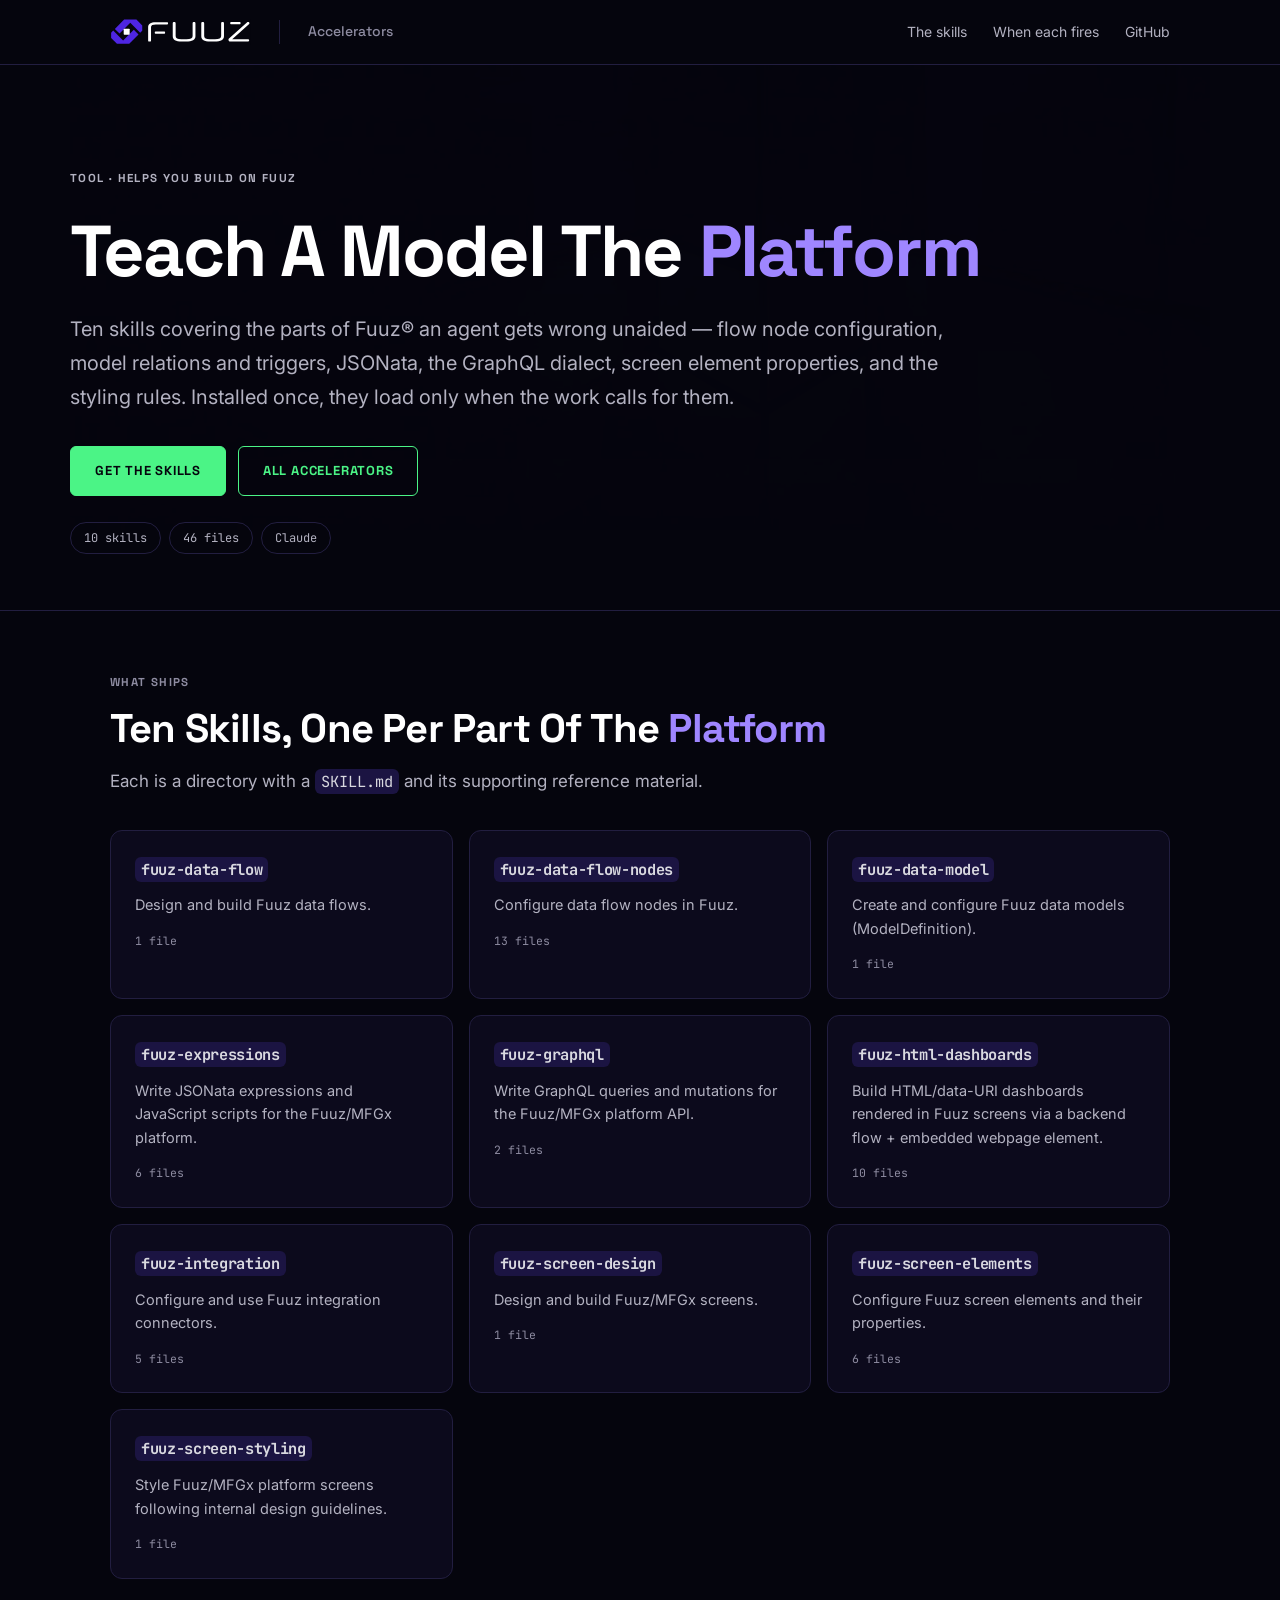
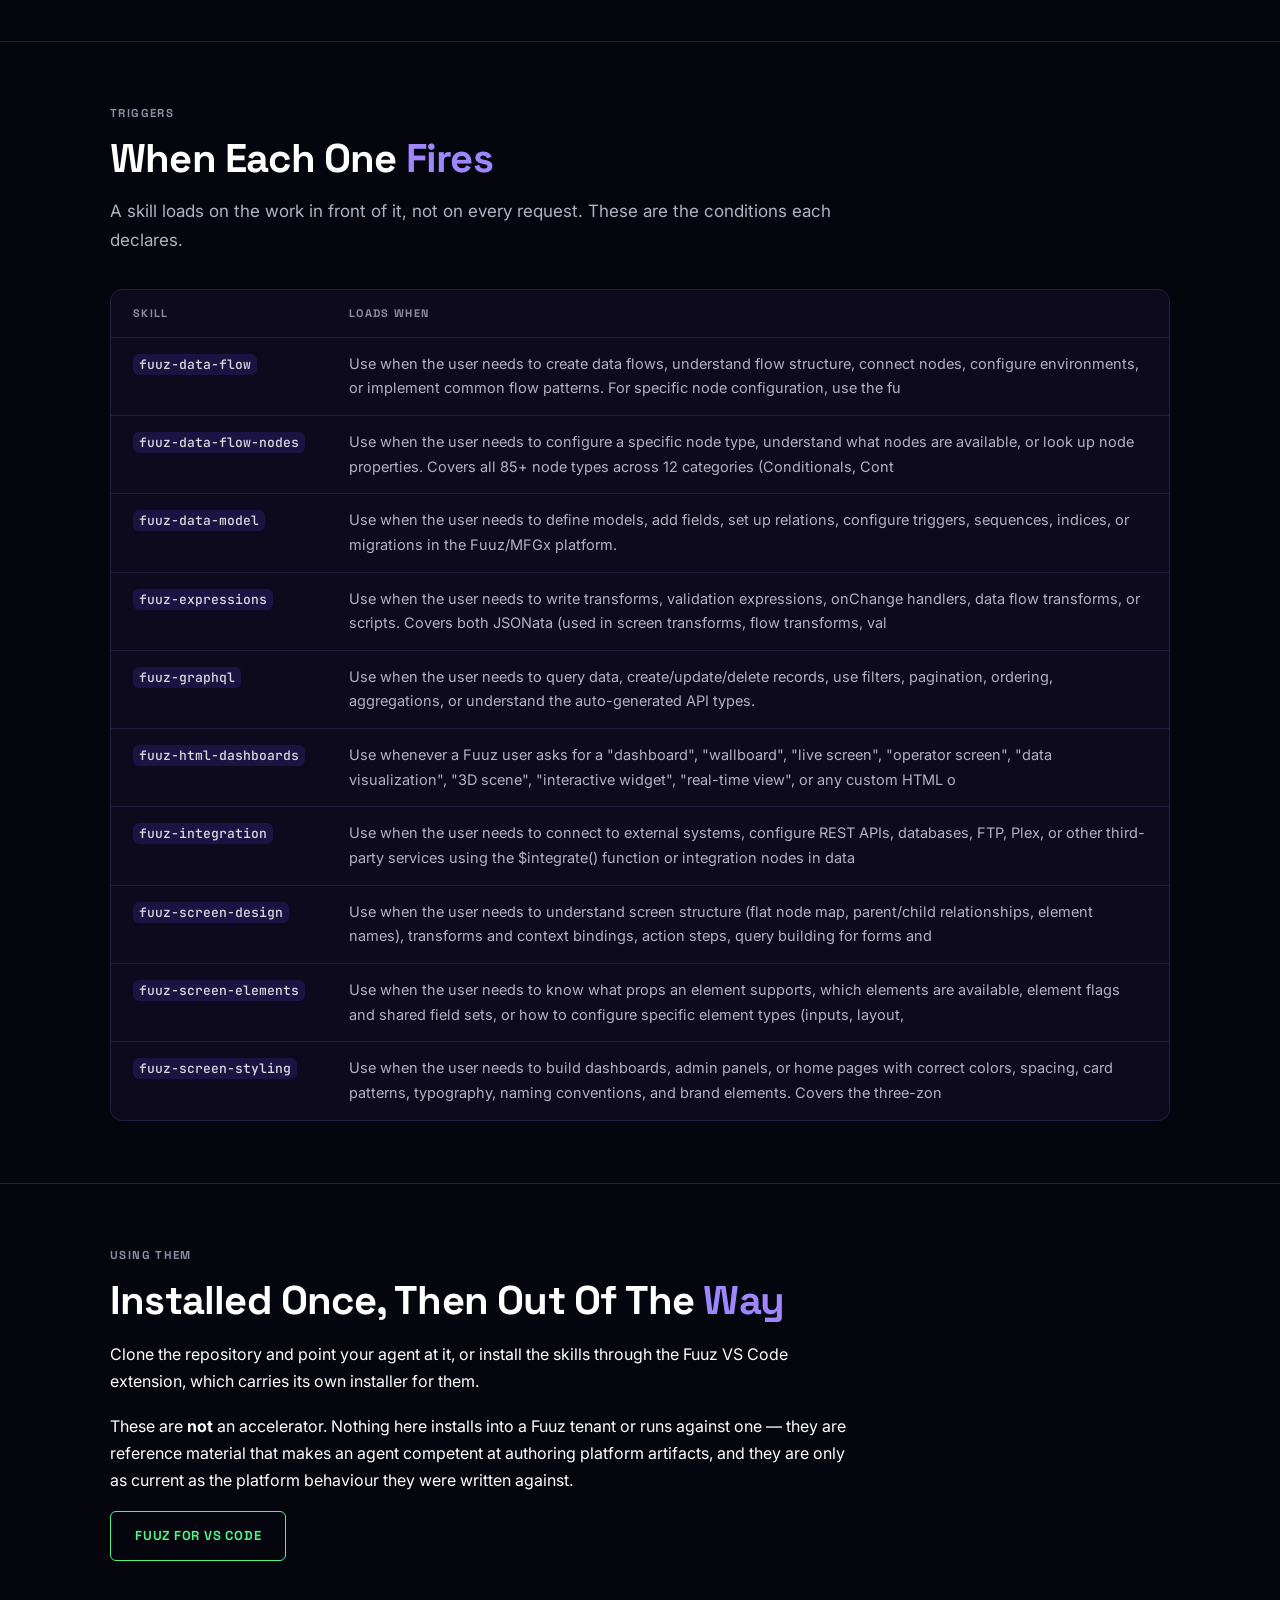
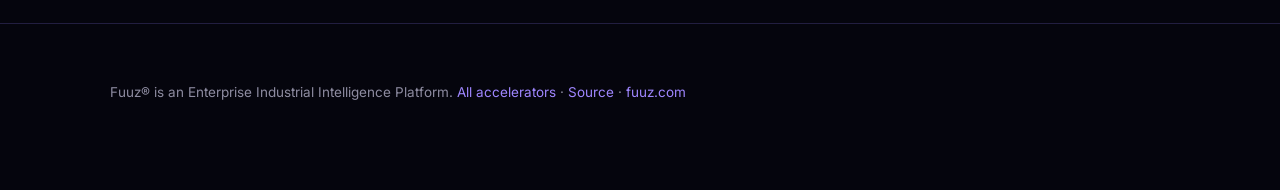
==== site/index.html @ 292858d6 "feat(site): publish a GitHub Pages site Generated from each skill's own SKILL.md frontmatter — the c" ====
<!doctype html>
<html lang="en">
<head>
<meta charset="utf-8">
<meta name="viewport" content="width=device-width, initial-scale=1">
<title>Fuuz LLM Skills &mdash; Fuuz Tools</title>
<meta name="description" content="Ten Claude skills that teach a model the Fuuz platform: data flows and their nodes, data models, JSONata expressions, GraphQL, screen design and styling, dashboards and integration connectors.">
<meta name="robots" content="index, follow">
<link rel="canonical" href="https://accelerators.fuuz.com/llm-skills/">
<meta property="og:type" content="website">
<meta property="og:url" content="https://accelerators.fuuz.com/llm-skills/">
<meta property="og:site_name" content="Fuuz Accelerators">
<meta property="og:title" content="Fuuz LLM Skills">
<meta property="og:description" content="Ten Claude skills that teach a model the Fuuz platform.">
<link rel="icon" href="assets/appicon-violet.svg">
<link rel="stylesheet" href="styles.css">
<link rel="stylesheet" href="prose.css">
<script type="application/ld+json">
{
  "@context": "https://schema.org",
  "@type": "SoftwareSourceCode",
  "name": "Fuuz LLM Skills",
  "url": "https://accelerators.fuuz.com/llm-skills/",
  "description": "Ten Claude skills that teach a model the Fuuz platform \u2014 data flows, models, expressions, GraphQL, screens and integration.",
  "codeRepository": "https://github.com/Fuuz-Platform/llm-skills",
  "applicationCategory": "DeveloperApplication",
  "author": {
    "@type": "Organization",
    "name": "Fuuz",
    "url": "https://fuuz.com"
  }
}
</script>
</head>
<body>
<header class="topbar">
  <div class="wrap">
    <a class="logo" href="../"><img src="assets/logo-horizontal-on-midnight.svg" alt="Fuuz"></a>
    <span class="section">Accelerators</span>
    <nav>
      <a href="#skills">The skills</a>
      <a href="#when">When each fires</a>
      <a href="https://github.com/Fuuz-Platform/llm-skills">GitHub</a>
    </nav>
  </div>
</header>
<main>
<div class="wrap hero">
  <p class="eyebrow">Tool &middot; Helps you build on Fuuz</p>
  <h1>Teach A Model The <span class="accent">Platform</span></h1>
  <p class="lede">Ten skills covering the parts of Fuuz&reg; an agent gets wrong unaided &mdash;
    flow node configuration, model relations and triggers, JSONata, the GraphQL dialect, screen
    element properties, and the styling rules. Installed once, they load only when the work calls
    for them.</p>
  <div class="ctas">
    <a class="cta cta-primary" href="https://github.com/Fuuz-Platform/llm-skills">Get the skills</a>
    <a class="cta cta-secondary" href="../">All accelerators</a>
  </div>
  <div class="chips"><span class="chip">10 skills</span><span class="chip">46 files</span><span class="chip">Claude</span></div>
</div>
<section id="skills">
  <div class="wrap">
    <p class="sec-eyebrow">What ships</p>
    <h2>Ten Skills, One Per Part Of The <span class="accent">Platform</span></h2>
    <p class="sec-lede">Each is a directory with a <code>SKILL.md</code> and its supporting
      reference material.</p>
    <div class="grid"><div class="card"><h3><code>fuuz-data-flow</code></h3><p>Design and build Fuuz data flows.</p><div class="meta">1 file</div></div><div class="card"><h3><code>fuuz-data-flow-nodes</code></h3><p>Configure data flow nodes in Fuuz.</p><div class="meta">13 files</div></div><div class="card"><h3><code>fuuz-data-model</code></h3><p>Create and configure Fuuz data models (ModelDefinition).</p><div class="meta">1 file</div></div><div class="card"><h3><code>fuuz-expressions</code></h3><p>Write JSONata expressions and JavaScript scripts for the Fuuz/MFGx platform.</p><div class="meta">6 files</div></div><div class="card"><h3><code>fuuz-graphql</code></h3><p>Write GraphQL queries and mutations for the Fuuz/MFGx platform API.</p><div class="meta">2 files</div></div><div class="card"><h3><code>fuuz-html-dashboards</code></h3><p>Build HTML/data-URI dashboards rendered in Fuuz screens via a backend flow + embedded webpage element.</p><div class="meta">10 files</div></div><div class="card"><h3><code>fuuz-integration</code></h3><p>Configure and use Fuuz integration connectors.</p><div class="meta">5 files</div></div><div class="card"><h3><code>fuuz-screen-design</code></h3><p>Design and build Fuuz/MFGx screens.</p><div class="meta">1 file</div></div><div class="card"><h3><code>fuuz-screen-elements</code></h3><p>Configure Fuuz screen elements and their properties.</p><div class="meta">6 files</div></div><div class="card"><h3><code>fuuz-screen-styling</code></h3><p>Style Fuuz/MFGx platform screens following internal design guidelines.</p><div class="meta">1 file</div></div></div>
  </div>
</section>
<section id="when">
  <div class="wrap">
    <p class="sec-eyebrow">Triggers</p>
    <h2>When Each One <span class="accent">Fires</span></h2>
    <p class="sec-lede">A skill loads on the work in front of it, not on every request. These are
      the conditions each declares.</p>
    <div class="tablewrap">
      <table><thead><tr><th>Skill</th><th>Loads when</th></tr></thead><tbody><tr><td><code>fuuz-data-flow</code></td><td>Use when the user needs to create data flows, understand flow structure, connect nodes, configure environments, or implement common flow patterns. For specific node configuration, use the fu</td></tr><tr><td><code>fuuz-data-flow-nodes</code></td><td>Use when the user needs to configure a specific node type, understand what nodes are available, or look up node properties. Covers all 85+ node types across 12 categories (Conditionals, Cont</td></tr><tr><td><code>fuuz-data-model</code></td><td>Use when the user needs to define models, add fields, set up relations, configure triggers, sequences, indices, or migrations in the Fuuz/MFGx platform.</td></tr><tr><td><code>fuuz-expressions</code></td><td>Use when the user needs to write transforms, validation expressions, onChange handlers, data flow transforms, or scripts. Covers both JSONata (used in screen transforms, flow transforms, val</td></tr><tr><td><code>fuuz-graphql</code></td><td>Use when the user needs to query data, create/update/delete records, use filters, pagination, ordering, aggregations, or understand the auto-generated API types.</td></tr><tr><td><code>fuuz-html-dashboards</code></td><td>Use whenever a Fuuz user asks for a &quot;dashboard&quot;, &quot;wallboard&quot;, &quot;live screen&quot;, &quot;operator screen&quot;, &quot;data visualization&quot;, &quot;3D scene&quot;, &quot;interactive widget&quot;, &quot;real-time view&quot;, or any custom HTML o</td></tr><tr><td><code>fuuz-integration</code></td><td>Use when the user needs to connect to external systems, configure REST APIs, databases, FTP, Plex, or other third-party services using the $integrate() function or integration nodes in data </td></tr><tr><td><code>fuuz-screen-design</code></td><td>Use when the user needs to understand screen structure (flat node map, parent/child relationships, element names), transforms and context bindings, action steps, query building for forms and</td></tr><tr><td><code>fuuz-screen-elements</code></td><td>Use when the user needs to know what props an element supports, which elements are available, element flags and shared field sets, or how to configure specific element types (inputs, layout,</td></tr><tr><td><code>fuuz-screen-styling</code></td><td>Use when the user needs to build dashboards, admin panels, or home pages with correct colors, spacing, card patterns, typography, naming conventions, and brand elements. Covers the three-zon</td></tr></tbody></table>
    </div>
  </div>
</section>
<section id="install">
  <div class="wrap">
    <p class="sec-eyebrow">Using them</p>
    <h2>Installed Once, Then Out Of The <span class="accent">Way</span></h2>
    <div class="prose">
      <p>Clone the repository and point your agent at it, or install the skills through the Fuuz
        VS Code extension, which carries its own installer for them.</p>
      <p>These are <strong>not</strong> an accelerator. Nothing here installs into a Fuuz tenant or
        runs against one &mdash; they are reference material that makes an agent competent at
        authoring platform artifacts, and they are only as current as the platform behaviour they
        were written against.</p>
    </div>
    <div class="ctas">
      <a class="cta cta-secondary" href="../fuuz-vscode-extension/">Fuuz for VS Code</a>
    </div>
  </div>
</section>
</main>
<footer>
  <div class="wrap">
    <p>Fuuz&reg; is an Enterprise Industrial Intelligence Platform.
      <a href="https://accelerators.fuuz.com/">All accelerators</a> &middot;
      <a href="https://github.com/Fuuz-Platform/llm-skills">Source</a> &middot;
      <a href="https://fuuz.com">fuuz.com</a></p>
  </div>
</footer>
</body>
</html>
---- site/styles.css ----
/* Fuuz Accelerators — shared stylesheet.
 *
 * Tokens are lifted verbatim from the Fuuz design system (.claude/skills/fuuz-design/styles.css),
 * which encodes the FUUZ Brand Usage Guidelines. This is brand material — a site ABOUT Fuuz — so
 * it uses the BRAND palette, not the platform's amber-on-light UI palette. The two are never mixed.
 *
 * The brand is DARK-FIRST: every application example in the guide, the website included, is built
 * on Midnight. There is deliberately no light mode here. Light grounds are for printed
 * read-documents, not brand moments.
 *
 * Copy this file verbatim into a new accelerator site; only index.html changes.
 */

@import url('https://fonts.googleapis.com/css2?family=Space+Grotesk:wght@500;700&family=Inter:wght@400;500;700&family=JetBrains+Mono:wght@400;500&display=swap');

:root {
  /* ── primary: exact, non-negotiable ─────────────────────────────────────────────────────── */
  --fuuz-electric-violet: #4E25E2;
  --fuuz-deep-violet:     #2A0880;
  --fuuz-midnight:        #05050D;
  --fuuz-spring-green:    #4BF486;
  --fuuz-white:           #FFFFFF;

  /* ── secondary ──────────────────────────────────────────────────────────────────────────── */
  --fuuz-blue-slate:      #5779D2;
  --fuuz-amber:           #F9BF33;
  --fuuz-coral:           #F67C83;

  /* ── neutral ramp ───────────────────────────────────────────────────────────────────────── */
  --fuuz-neutral-100: #D9D9E0;
  --fuuz-neutral-200: #B3B2C1;
  --fuuz-neutral-300: #8E8CA1;
  --fuuz-neutral-400: #686582;

  /* ── dark-ground steps: depth comes from surface steps and 1px borders, never shadows ───── */
  --surface-page:         var(--fuuz-midnight);
  --surface-raised:       #0A0818;
  --surface-card:         #0C0A1C;
  --surface-brand-muted:  #1B1442;
  --border-subtle:        #221E40;
  --border-default:       #2E2A52;

  --text-primary:   var(--fuuz-white);
  --text-secondary: var(--fuuz-neutral-200);
  --text-muted:     var(--fuuz-neutral-300);
  --text-brand:     var(--fuuz-electric-violet);
  --text-action:    var(--fuuz-spring-green);

  /* Electric Violet on Midnight fails contrast for TYPE. The guide's own emphasis colour is used
     for fills and borders; for the one-word headline accent it is lifted just enough to read,
     staying inside the violet family rather than substituting another hue. */
  --text-brand-on-dark: #9F86FF;

  --font-display: 'Space Grotesk', 'Inter', system-ui, sans-serif;
  --font-body:    'Inter', system-ui, sans-serif;
  --font-mono:    'JetBrains Mono', ui-monospace, SFMono-Regular, Menlo, monospace;

  --radius-sm:   6px;
  --radius-md:   9px;
  --radius-lg:  12px;
  --radius-xl:  16px;
  --radius-pill: 999px;

  --tracking-display: -0.025em;
  --tracking-heading: -0.02em;
  --tracking-eyebrow: 0.12em;
  --tracking-cta:      0.06em;

  --ease-standard: cubic-bezier(.2,.6,.2,1);
  --duration-fast: 120ms;
  --duration-base: 200ms;

  --gutter-page: 40px;

  color-scheme: dark;
}

@media (prefers-reduced-motion: reduce) {
  :root { --duration-fast: 0ms; --duration-base: 0ms; }
}

* { box-sizing: border-box; }
html { -webkit-text-size-adjust: 100%; scroll-behavior: smooth; }

body {
  margin: 0;
  background: var(--surface-page);
  color: var(--text-primary);
  font-family: var(--font-body);
  font-weight: 400;
  font-size: 16px;
  line-height: 1.7;
  -webkit-font-smoothing: antialiased;
}

img { max-width: 100%; }

a { color: var(--text-brand-on-dark); text-decoration: none; transition: color var(--duration-fast) var(--ease-standard); }
a:hover { color: var(--fuuz-white); }

/* Green is action, and focus is the promise of action. */
:focus-visible { outline: 1.5px solid var(--fuuz-spring-green); outline-offset: 2px; border-radius: var(--radius-sm); }

.wrap { max-width: 1140px; margin: 0 auto; padding: 0 var(--gutter-page); }

/* ── top bar ───────────────────────────────────────────────────────────────────────────────── */
.topbar {
  border-bottom: 1px solid var(--border-subtle);
  background: var(--surface-page);
  position: sticky; top: 0; z-index: 10;
}
.topbar .wrap { display: flex; align-items: center; gap: 28px; height: 64px; }
/* The logo is used as supplied — never rebuilt, retyped or re-drawn. */
.logo { display: flex; align-items: center; }
.logo img { height: 26px; width: auto; object-fit: contain; display: block; }
.topbar .section {
  font-family: var(--font-display); font-weight: 500; font-size: 14px;
  color: var(--text-muted); padding-left: 28px; border-left: 1px solid var(--border-subtle);
}
.topbar nav { margin-left: auto; display: flex; gap: 26px; font-size: 14px; }
.topbar nav a { color: var(--text-secondary); }
.topbar nav a:hover { color: var(--fuuz-white); }

/* ── hero ──────────────────────────────────────────────────────────────────────────────────── */
.hero { padding: 92px 0 56px; position: relative; }
/* Ground texture: the supporting graphic at very low contrast. Never a gradient wash. */
.hero::before {
  content: ''; position: absolute; inset: 0; z-index: -1; pointer-events: none;
  background: url('assets/bg-geometric.jpg') center / cover no-repeat;
  opacity: .05;
  -webkit-mask-image: linear-gradient(to bottom, #000 0%, transparent 92%);
          mask-image: linear-gradient(to bottom, #000 0%, transparent 92%);
}

.eyebrow {
  display: inline-block; font-family: var(--font-display); font-weight: 700;
  font-size: 11.5px; letter-spacing: var(--tracking-eyebrow); text-transform: uppercase;
  color: var(--text-secondary); margin-bottom: 26px;
}

h1 {
  font-family: var(--font-display); font-weight: 700;
  font-size: clamp(40px, 6vw, 72px); line-height: 1.05;
  letter-spacing: var(--tracking-display); margin: 0 0 22px;
}
/* One closing word carries the point. One word, never a phrase, never twice. */
h1 .accent { color: var(--text-brand-on-dark); }

.lede { font-size: clamp(17px, 2vw, 20px); color: var(--text-secondary); max-width: 68ch; margin: 0 0 32px; }

/* ── calls to action ───────────────────────────────────────────────────────────────────────── */
/* Solid Spring Green with Midnight text is the primary call to action; outlined green is
   secondary. Green appears nowhere else — never a surface, never decoration, never body text. */
.ctas { display: flex; flex-wrap: wrap; gap: 12px; margin-top: 6px; }
.cta {
  display: inline-block; font-family: var(--font-display); font-weight: 700;
  font-size: 13px; letter-spacing: var(--tracking-cta); text-transform: uppercase;
  padding: 13px 24px; border-radius: var(--radius-sm);
  transition: background var(--duration-fast) var(--ease-standard), border-color var(--duration-fast) var(--ease-standard);
}
.cta-primary { background: var(--fuuz-spring-green); color: var(--fuuz-midnight); border: 1.5px solid var(--fuuz-spring-green); }
.cta-primary:hover { background: #6FEF95; color: var(--fuuz-midnight); }
.cta-secondary { border: 1.5px solid var(--fuuz-spring-green); color: var(--fuuz-spring-green); }
.cta-secondary:hover { background: rgba(75,244,134,.08); color: var(--fuuz-spring-green); }

/* ── sections ──────────────────────────────────────────────────────────────────────────────── */
section { padding: 62px 0; border-top: 1px solid var(--border-subtle); }
.sec-eyebrow {
  font-family: var(--font-display); font-weight: 700; font-size: 11.5px;
  letter-spacing: var(--tracking-eyebrow); text-transform: uppercase;
  color: var(--text-muted); margin: 0 0 12px;
}
h2 {
  font-family: var(--font-display); font-weight: 700;
  font-size: clamp(26px, 3.2vw, 40px); line-height: 1.2;
  letter-spacing: var(--tracking-heading); margin: 0 0 14px;
}
h2 .accent { color: var(--text-brand-on-dark); }
.sec-lede { font-size: 17px; color: var(--text-secondary); max-width: 68ch; margin: 0 0 34px; }

/* ── cards ─────────────────────────────────────────────────────────────────────────────────── */
/* Flat fill one step above the page, 1px border, 12px radius, no shadow. A card never carries a
   coloured left border — that motif is not Fuuz. */
.grid { display: grid; gap: 16px; grid-template-columns: repeat(auto-fit, minmax(300px, 1fr)); }
.card {
  background: var(--surface-card); border: 1px solid var(--border-subtle);
  border-radius: var(--radius-lg); padding: 24px;
  transition: background var(--duration-base) var(--ease-standard), border-color var(--duration-base) var(--ease-standard);
}
/* Hover lightens the surface one step and lifts the border. No scale transform. */
.card:hover { background: var(--surface-brand-muted); border-color: var(--border-default); }
.card h3 { font-family: var(--font-display); font-weight: 700; font-size: 17px; letter-spacing: var(--tracking-heading); margin: 0 0 10px; }
.card h3 a { color: var(--fuuz-white); }
.card h3 a:hover { color: var(--text-brand-on-dark); }
.card p { margin: 0; font-size: 14.5px; color: var(--text-secondary); line-height: 1.62; }
.card .meta { margin-top: 14px; font-family: var(--font-mono); font-size: 11.5px; color: var(--text-muted); }

.tag {
  display: inline-block; font-family: var(--font-display); font-weight: 700; font-size: 10px;
  letter-spacing: var(--tracking-eyebrow); text-transform: uppercase;
  padding: 3px 9px; border-radius: var(--radius-pill); vertical-align: 2px; margin-left: 8px;
  background: var(--surface-brand-muted); color: var(--fuuz-neutral-100); border: 1px solid var(--border-default);
}
.tag-live { background: rgba(78,37,226,.22); border-color: var(--fuuz-electric-violet); color: #C3B4FF; }

/* ── see more ──────────────────────────────────────────────────────────────────────────────── */
/* Injected by script after a collapsed grid, so it never appears without something to reveal. */
.see-more {
  display: inline-block; margin-top: 20px; cursor: pointer;
  font-family: var(--font-display); font-weight: 700; font-size: 12.5px;
  letter-spacing: var(--tracking-cta); text-transform: uppercase;
  color: var(--text-secondary); background: transparent;
  border: 1px solid var(--border-default); border-radius: var(--radius-sm);
  padding: 11px 22px;
  transition: color var(--duration-fast) var(--ease-standard),
              border-color var(--duration-fast) var(--ease-standard),
              background var(--duration-fast) var(--ease-standard);
}
.see-more:hover { color: var(--fuuz-white); border-color: var(--fuuz-electric-violet); background: var(--surface-brand-muted); }

/* ── resource strip ────────────────────────────────────────────────────────────────────────── */
.resources { display: grid; gap: 16px; grid-template-columns: repeat(auto-fit, minmax(240px, 1fr)); }
.resource {
  display: block; background: var(--surface-raised); border: 1px solid var(--border-subtle);
  border-radius: var(--radius-lg); padding: 22px 24px;
  transition: background var(--duration-base) var(--ease-standard), border-color var(--duration-base) var(--ease-standard);
}
.resource:hover { background: var(--surface-brand-muted); border-color: var(--border-default); }
.resource .name { font-family: var(--font-display); font-weight: 700; font-size: 16px; color: var(--fuuz-white); letter-spacing: var(--tracking-heading); }
.resource .url  { font-family: var(--font-mono); font-size: 12px; color: var(--text-brand-on-dark); margin-top: 4px; }
.resource .desc { font-size: 14px; color: var(--text-secondary); margin-top: 10px; line-height: 1.55; }

/* ── demo players (click to play) ──────────────────────────────────────────────────────────── */
/* A thumbnail facade rather than seventeen embedded players: the iframe is created only for the
   one the reader chose, which is also why it may autoplay — the click is the gesture browsers
   require. Bunny blocks blank-referrer requests, so a browser that strips the referrer gets a 403;
   the script hides a failed image rather than leaving a broken icon, and the card still reads. */
.demos { display: grid; gap: 26px; grid-template-columns: repeat(auto-fit, minmax(320px, 1fr)); }
.demo { min-width: 0; }
.demo .player, .demo iframe {
  display: block; width: 100%; aspect-ratio: 16 / 9;
  border-radius: var(--radius-lg); border: 1px solid var(--border-subtle);
  background: var(--surface-card); overflow: hidden;
}
.demo iframe { border: 1px solid var(--border-subtle); }
.demo .player {
  position: relative; padding: 0; cursor: pointer;
  transition: border-color var(--duration-base) var(--ease-standard);
}
.demo .player img { width: 100%; height: 100%; object-fit: cover; display: block; }
/* Spring Green is action, and pressing play is the action on this page. */
.demo .player .play {
  position: absolute; left: 50%; top: 50%; width: 56px; height: 56px; margin: -28px 0 0 -28px;
  border-radius: var(--radius-pill); background: var(--fuuz-spring-green);
  transition: transform var(--duration-base) var(--ease-standard);
}
.demo .player .play::after {
  content: ''; position: absolute; left: 21px; top: 16px;
  border-style: solid; border-width: 12px 0 12px 19px;
  border-color: transparent transparent transparent var(--fuuz-midnight);
}
.demo .player:hover { border-color: var(--fuuz-spring-green); }
.demo .player:hover .play { transform: scale(1.06); }
.demo h3 {
  font-family: var(--font-display); font-weight: 700; font-size: 16.5px;
  letter-spacing: var(--tracking-heading); color: var(--fuuz-white); margin: 15px 0 0;
}
.demo .demo-meta { font-family: var(--font-mono); font-size: 11.5px; color: var(--text-muted); margin: 5px 0 0; }
.demo p { font-size: 14.5px; color: var(--text-secondary); line-height: 1.6; margin: 9px 0 0; }

/* ── video previews ────────────────────────────────────────────────────────────────────────── */
/* Thumbnails come from YouTube. hqdefault is the only size guaranteed to exist for every video,
   but it is 4:3 with letterbox bars on a 16:9 video — so the frame is forced to 16:9 and the
   image cropped to fill, which removes the bars rather than displaying them. */
.videos { display: grid; gap: 18px; grid-template-columns: repeat(auto-fit, minmax(260px, 1fr)); }
.video { display: block; color: inherit; }
.video .thumb {
  aspect-ratio: 16 / 9; overflow: hidden; border-radius: var(--radius-lg);
  border: 1px solid var(--border-subtle); background: var(--surface-card);
  transition: border-color var(--duration-base) var(--ease-standard);
}
.video .thumb img { width: 100%; height: 100%; object-fit: cover; display: block; }
.video:hover .thumb { border-color: var(--border-default); }
.video:hover .video-title { color: var(--text-brand-on-dark); }
.video-title {
  font-family: var(--font-display); font-weight: 500; font-size: 15px; line-height: 1.35;
  letter-spacing: var(--tracking-heading); color: var(--fuuz-white); margin-top: 13px;
  transition: color var(--duration-fast) var(--ease-standard);
}
.video-date { font-family: var(--font-mono); font-size: 11.5px; color: var(--text-muted); margin-top: 6px; }

/* ── tables ────────────────────────────────────────────────────────────────────────────────── */
.tablewrap { overflow-x: auto; background: var(--surface-card); border: 1px solid var(--border-subtle); border-radius: var(--radius-lg); }
table { border-collapse: collapse; width: 100%; min-width: 580px; font-size: 14.5px; }
th, td { text-align: left; padding: 14px 22px; border-bottom: 1px solid var(--border-subtle); vertical-align: top; color: var(--text-secondary); }
th {
  font-family: var(--font-display); font-weight: 700; font-size: 11px;
  letter-spacing: var(--tracking-eyebrow); text-transform: uppercase; color: var(--text-muted);
}
tr:last-child td { border-bottom: none; }
td:first-child { color: var(--fuuz-white); font-weight: 500; white-space: nowrap; }
td strong { color: var(--fuuz-white); font-weight: 700; }

code { font-family: var(--font-mono); font-size: .9em; background: var(--surface-brand-muted); color: var(--fuuz-neutral-100); padding: 2px 6px; border-radius: var(--radius-sm); }

/* ── code blocks ───────────────────────────────────────────────────────────────────────────── */
pre {
  background: var(--surface-raised); border: 1px solid var(--border-subtle);
  border-radius: var(--radius-lg); padding: 20px 22px; overflow-x: auto;
  font-family: var(--font-mono); font-size: 13.5px; line-height: 1.7; margin: 0 0 18px;
  color: var(--fuuz-neutral-100);
}
pre .c { color: var(--text-muted); }

.cmd {
  display: flex; align-items: center; gap: 14px; flex-wrap: wrap;
  background: var(--surface-raised); border: 1px solid var(--border-subtle);
  border-radius: var(--radius-lg); padding: 17px 20px;
  font-family: var(--font-mono); font-size: 14px; margin-bottom: 12px; color: var(--fuuz-neutral-100);
}
.cmd .prompt { color: var(--text-muted); user-select: none; }
.cmd .note { margin-left: auto; font-family: var(--font-body); font-size: 13px; color: var(--text-muted); }

.chips { display: flex; flex-wrap: wrap; gap: 8px; margin-top: 26px; }
.chip {
  font-family: var(--font-mono); font-size: 12px; color: var(--text-secondary);
  border: 1px solid var(--border-subtle); border-radius: var(--radius-pill); padding: 5px 13px;
}

/* ── metrics ───────────────────────────────────────────────────────────────────────────────── */
.metrics { display: grid; gap: 16px; grid-template-columns: repeat(auto-fit, minmax(200px, 1fr)); }
.metric { background: var(--surface-card); border: 1px solid var(--border-subtle); border-radius: var(--radius-lg); padding: 24px; }
.metric .n { font-family: var(--font-display); font-weight: 700; font-size: 34px; letter-spacing: -.03em; line-height: 1.1; color: var(--fuuz-white); }
.metric .n .unit { font-size: 16px; font-weight: 500; color: var(--text-muted); }
.metric .l { font-size: 13.5px; color: var(--text-secondary); margin-top: 8px; line-height: 1.5; }

/* Translucent violet wash — the brand-muted panel. Not a coloured left border. */
.callout {
  background: rgba(78,37,226,.10); border: 1px solid var(--border-default);
  border-radius: var(--radius-lg); padding: 20px 24px; font-size: 14.5px;
  color: var(--text-secondary); margin: 24px 0 0;
}
.callout strong { color: var(--fuuz-white); }

.steps { counter-reset: s; list-style: none; padding: 0; margin: 0; }
.steps > li { counter-increment: s; position: relative; padding-left: 46px; margin-bottom: 30px; }
.steps > li::before {
  content: counter(s); position: absolute; left: 0; top: 1px;
  width: 29px; height: 29px; border-radius: var(--radius-pill);
  background: var(--surface-brand-muted); border: 1px solid var(--border-default);
  color: var(--text-brand-on-dark); font-family: var(--font-mono); font-size: 13px;
  display: grid; place-items: center;
}
.steps h3 { font-family: var(--font-display); font-weight: 700; font-size: 17px; letter-spacing: var(--tracking-heading); margin: 2px 0 10px; }
.steps p { margin: 0 0 14px; color: var(--text-secondary); font-size: 14.5px; }

.figure { background: var(--surface-card); border: 1px solid var(--border-subtle); border-radius: var(--radius-xl); padding: 22px; overflow-x: auto; }
.figure img { display: block; border-radius: var(--radius-md); min-width: 620px; }

/* ── footer ────────────────────────────────────────────────────────────────────────────────── */
footer { border-top: 1px solid var(--border-subtle); padding: 44px 0 72px; color: var(--text-muted); font-size: 13.5px; }
footer .wrap { display: flex; gap: 24px; flex-wrap: wrap; align-items: center; }
footer nav { margin-left: auto; display: flex; gap: 24px; flex-wrap: wrap; }
footer nav a { color: var(--text-secondary); }
footer .addr { font-style: normal; }

@media (max-width: 720px) {
  :root { --gutter-page: 22px; }
  .hero { padding: 56px 0 38px; }
  .topbar .section { display: none; }
  .cmd { font-size: 12.5px; }
  .cmd .note { margin-left: 0; width: 100%; }
  .figure img { min-width: 520px; }
}
---- site/prose.css ----
/* Supplements styles.css for README-derived pages. Uses the same tokens; adds only the
   elements a prose document needs and the shared sheet does not style on its own. */
.prose { max-width: 74ch; }
.prose > * + * { margin-top: 1.1rem; }
.prose h2 { margin-top: 3rem; }
.prose h3 {
  font-family: 'Space Grotesk', system-ui, sans-serif; font-weight: 500;
  font-size: 1.15rem; letter-spacing: -0.01em; color: var(--fuuz-white);
  margin-top: 2.2rem;
}
.prose h4 {
  font-family: 'Space Grotesk', system-ui, sans-serif; font-weight: 500;
  font-size: 1rem; color: var(--fuuz-neutral-100); margin-top: 1.8rem;
}
.prose ul, .prose ol { padding-left: 1.25rem; }
.prose li { margin: 0.4rem 0; color: var(--fuuz-neutral-100); }
.prose li::marker { color: var(--fuuz-neutral-400); }
.prose blockquote {
  border-left: 2px solid var(--fuuz-electric-violet);
  background: var(--surface-raised);
  padding: 0.9rem 1.1rem; margin-left: 0; border-radius: 0 6px 6px 0;
  color: var(--fuuz-neutral-100);
}
.prose blockquote > * + * { margin-top: 0.6rem; }
.prose hr { border: 0; border-top: 1px solid var(--border-subtle); margin: 2.5rem 0; }
.prose img { border: 1px solid var(--border-subtle); border-radius: 8px; }
.prose table { margin: 1.2rem 0; }
.prose .tablewrap { overflow-x: auto; }
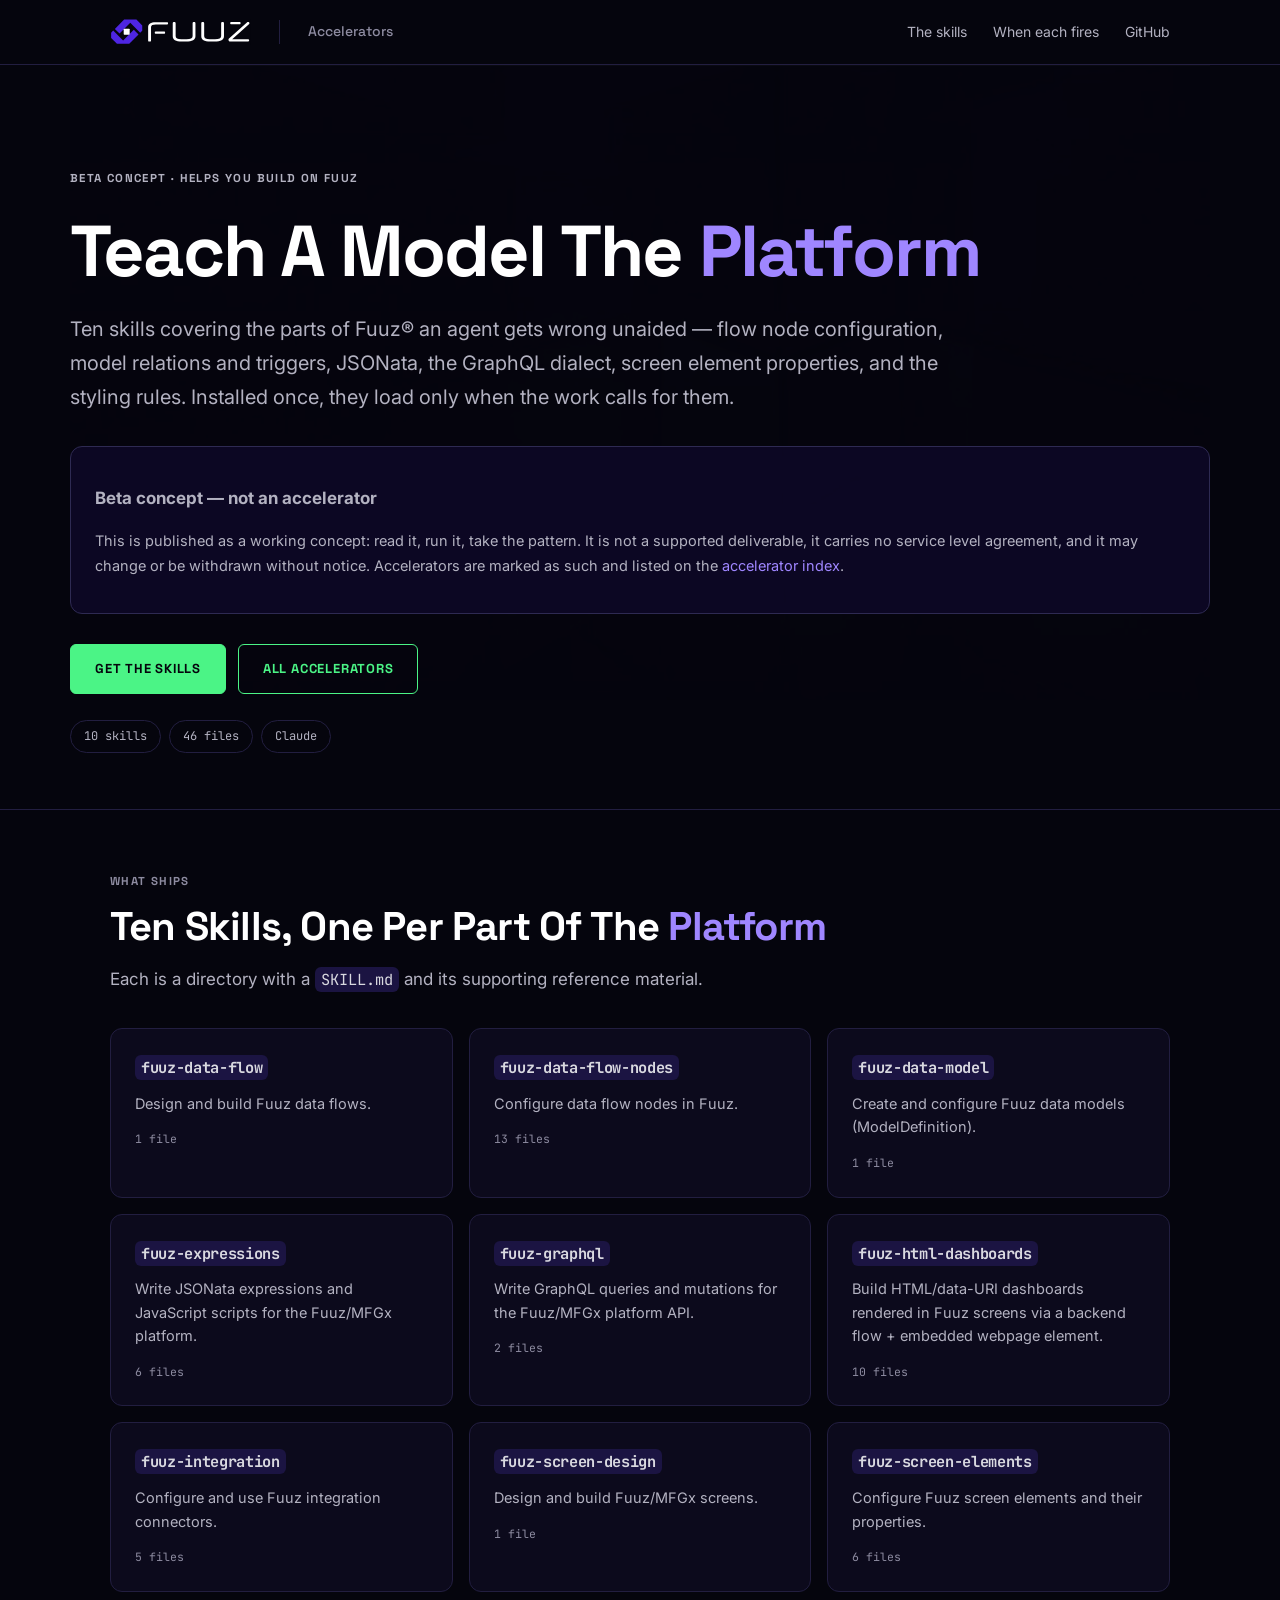
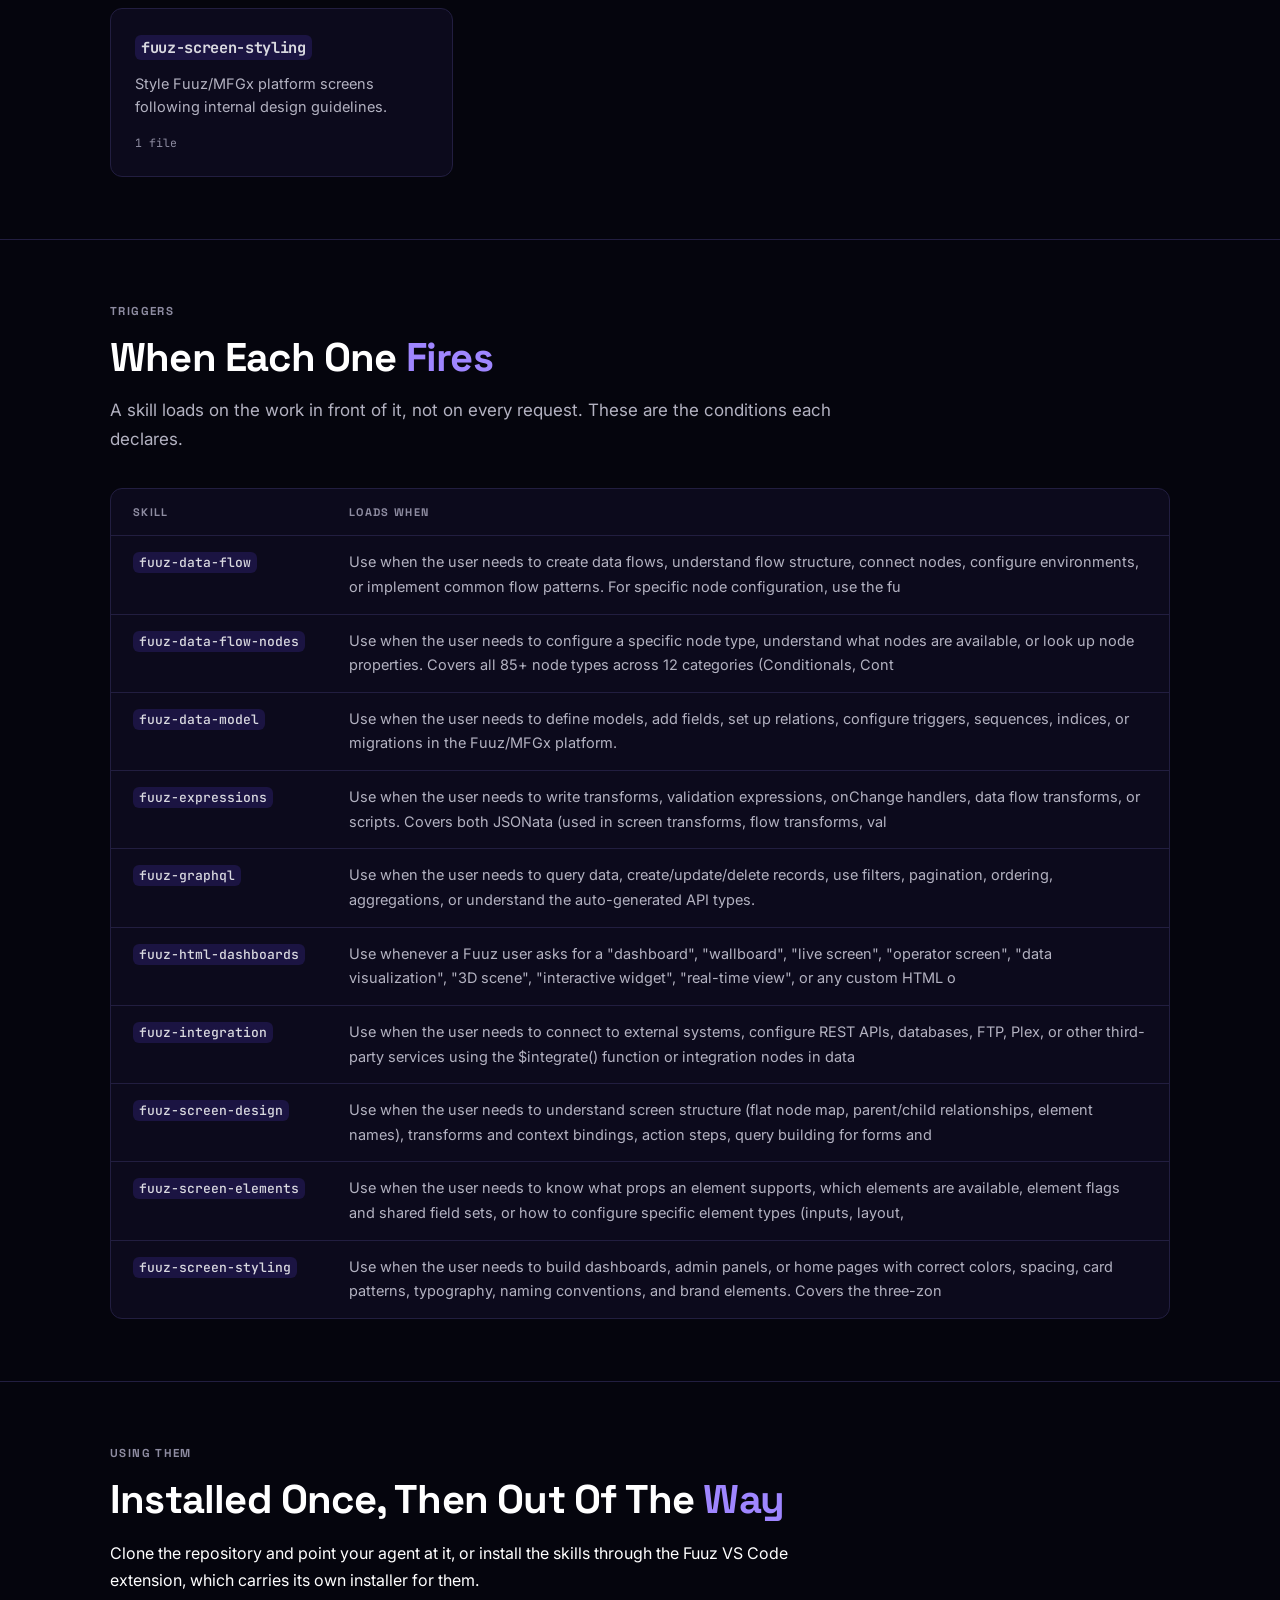
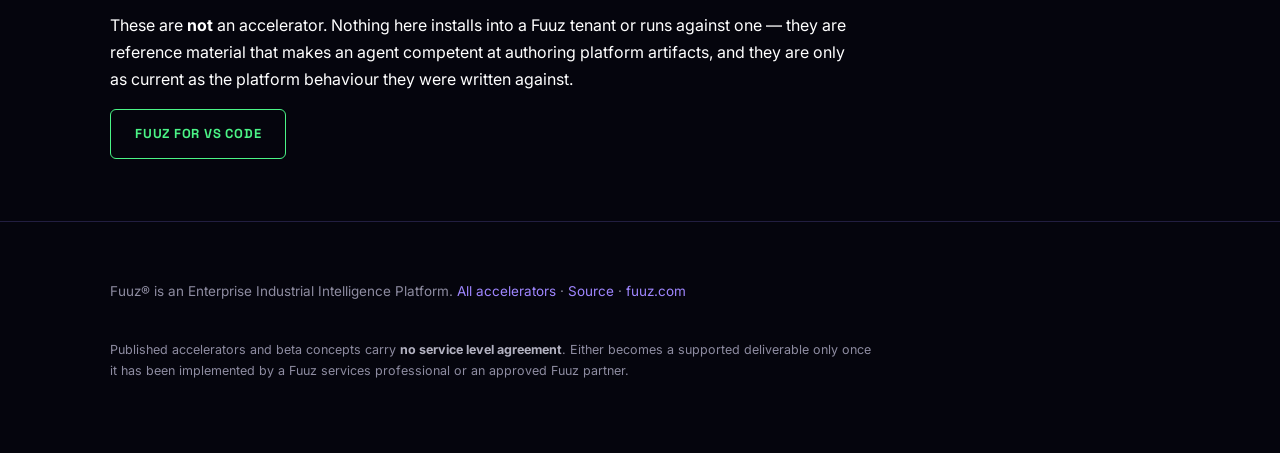
==== commit 3ffadafb: "docs: label this a beta concept, state the no-SLA line This is not marked as an accelerator — neithe" ====
--- a/site/index.html
+++ b/site/index.html
@@ -3,7 +3,7 @@
 <head>
 <meta charset="utf-8">
 <meta name="viewport" content="width=device-width, initial-scale=1">
-<title>Fuuz LLM Skills &mdash; Fuuz Tools</title>
+<title>Fuuz LLM Skills &mdash; Fuuz Beta Concept</title>
 <meta name="description" content="Ten Claude skills that teach a model the Fuuz platform: data flows and their nodes, data models, JSONata expressions, GraphQL, screen design and styling, dashboards and integration connectors.">
 <meta name="robots" content="index, follow">
 <link rel="canonical" href="https://accelerators.fuuz.com/llm-skills/">
@@ -46,12 +46,19 @@
 </header>
 <main>
 <div class="wrap hero">
-  <p class="eyebrow">Tool &middot; Helps you build on Fuuz</p>
+  <p class="eyebrow">Beta concept &middot; Helps you build on Fuuz</p>
   <h1>Teach A Model The <span class="accent">Platform</span></h1>
   <p class="lede">Ten skills covering the parts of Fuuz&reg; an agent gets wrong unaided &mdash;
     flow node configuration, model relations and triggers, JSONata, the GraphQL dialect, screen
     element properties, and the styling rules. Installed once, they load only when the work calls
     for them.</p>
+  <div class="callout">
+    <h3>Beta concept &mdash; not an accelerator</h3>
+    <p>This is published as a working concept: read it, run it, take the pattern. It is not a
+      supported deliverable, it carries no service level agreement, and it may change or be
+      withdrawn without notice. Accelerators are marked as such and listed on the
+      <a href="../">accelerator index</a>.</p>
+  </div>
   <div class="ctas">
     <a class="cta cta-primary" href="https://github.com/Fuuz-Platform/llm-skills">Get the skills</a>
     <a class="cta cta-secondary" href="../">All accelerators</a>
@@ -102,6 +109,7 @@
       <a href="https://accelerators.fuuz.com/">All accelerators</a> &middot;
       <a href="https://github.com/Fuuz-Platform/llm-skills">Source</a> &middot;
       <a href="https://fuuz.com">fuuz.com</a></p>
+    <p class="terms">Published accelerators and beta concepts carry <strong>no service level agreement</strong>. Either becomes a supported deliverable only once it has been implemented by a Fuuz services professional or an approved Fuuz partner.</p>
   </div>
 </footer>
 </body>
--- a/site/styles.css
+++ b/site/styles.css
@@ -372,3 +372,17 @@
   .cmd .note { margin-left: 0; width: 100%; }
   .figure img { min-width: 520px; }
 }
+
+/* ── published terms ──────────────────────────────────────────────────────────────────────────
+   The no-SLA statement carries in the footer of every page on this domain. `footer .wrap` is a
+   flex row, so the line claims a full basis of its own rather than being wedged between the
+   byline and the nav. */
+.terms {
+  flex-basis: 100%; margin: 0; max-width: 96ch;
+  font-size: 12.5px; line-height: 1.65; color: var(--text-muted);
+}
+.terms strong { color: var(--text-secondary); }
+
+/* The beta-concept callout sits between the lede and the calls to action. `.callout`'s margin is
+   asymmetric by design elsewhere on the page, which leaves it flush against the buttons here. */
+.hero .callout { margin: 26px 0 30px; }
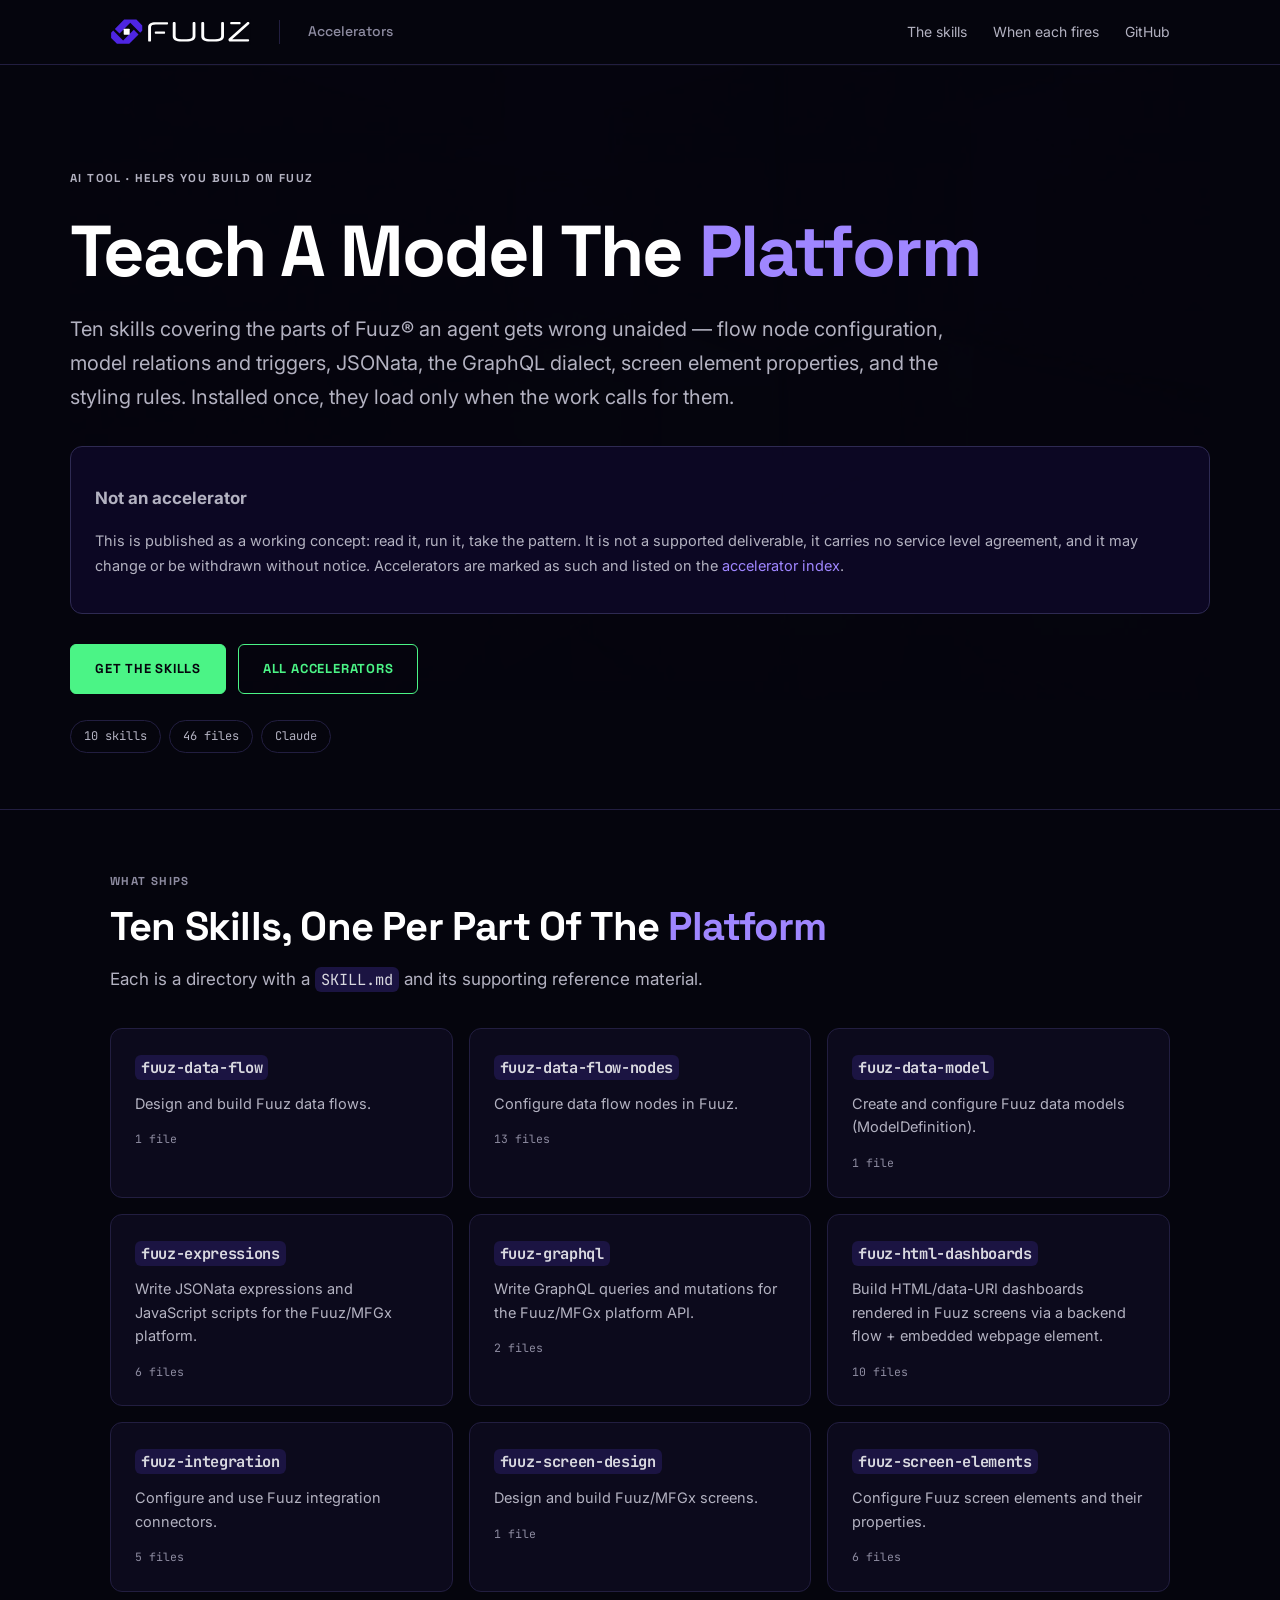
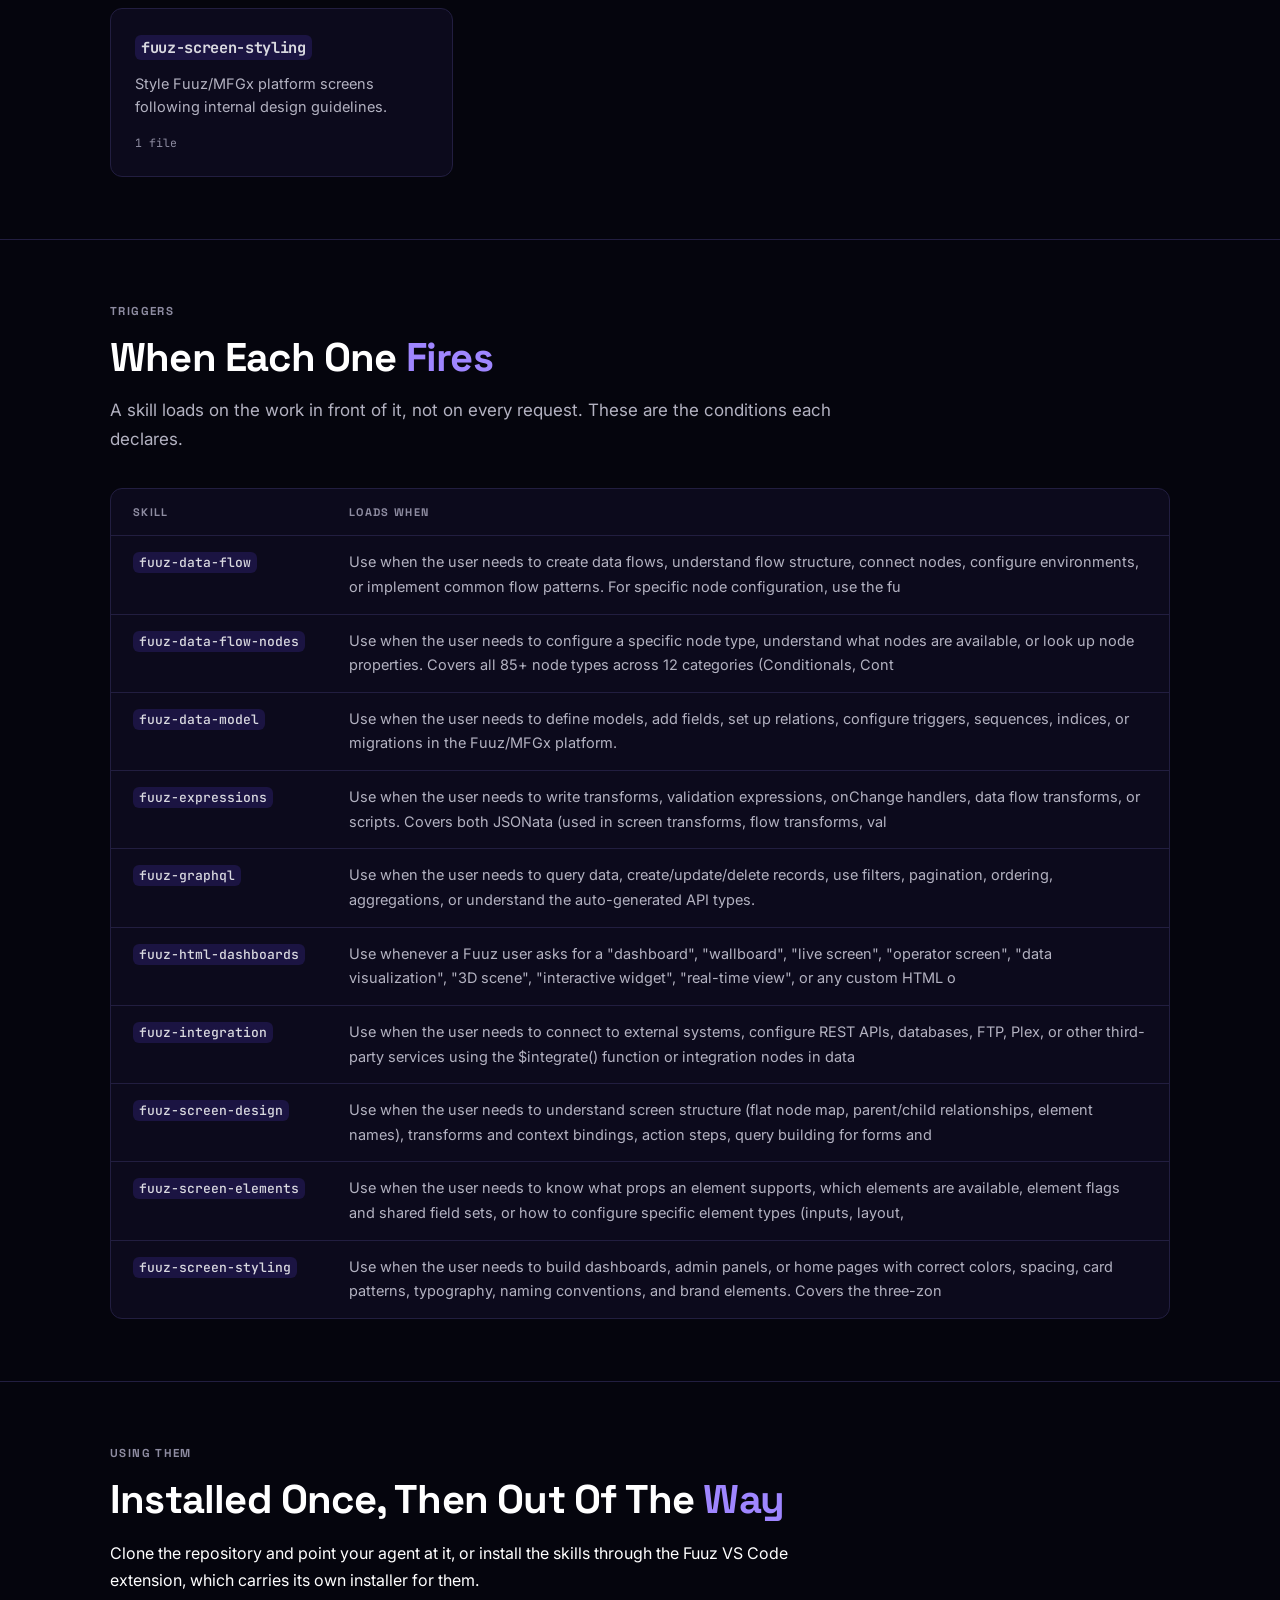
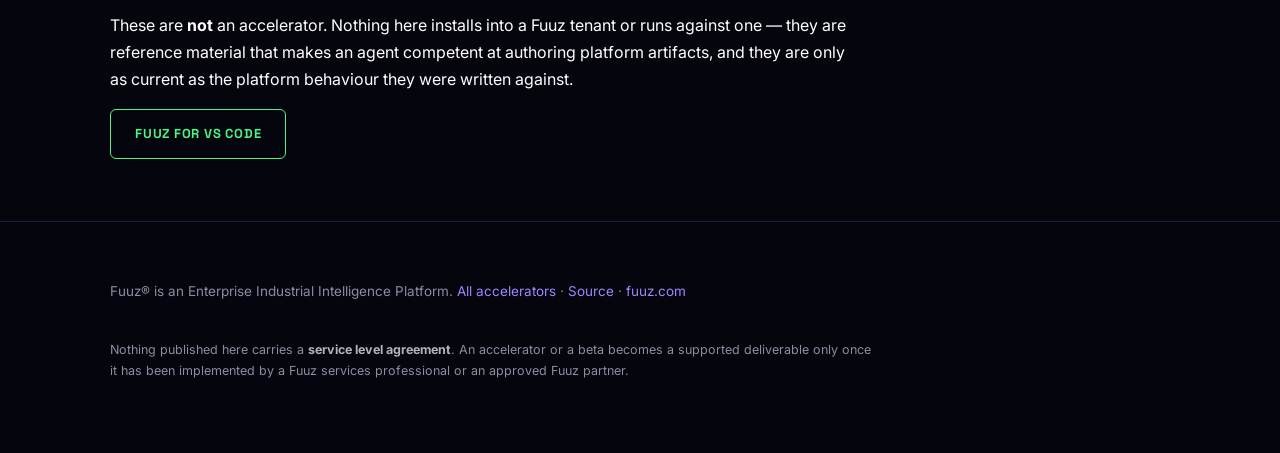
==== commit d75e80a1: "docs: this is a tool, not a beta The Beta label added here yesterday comes back off. The accelerator" ====
--- a/site/index.html
+++ b/site/index.html
@@ -3,7 +3,7 @@
 <head>
 <meta charset="utf-8">
 <meta name="viewport" content="width=device-width, initial-scale=1">
-<title>Fuuz LLM Skills &mdash; Fuuz Beta Concept</title>
+<title>Fuuz LLM Skills &mdash; Fuuz AI Tools</title>
 <meta name="description" content="Ten Claude skills that teach a model the Fuuz platform: data flows and their nodes, data models, JSONata expressions, GraphQL, screen design and styling, dashboards and integration connectors.">
 <meta name="robots" content="index, follow">
 <link rel="canonical" href="https://accelerators.fuuz.com/llm-skills/">
@@ -46,14 +46,14 @@
 </header>
 <main>
 <div class="wrap hero">
-  <p class="eyebrow">Beta concept &middot; Helps you build on Fuuz</p>
+  <p class="eyebrow">AI tool &middot; Helps you build on Fuuz</p>
   <h1>Teach A Model The <span class="accent">Platform</span></h1>
   <p class="lede">Ten skills covering the parts of Fuuz&reg; an agent gets wrong unaided &mdash;
     flow node configuration, model relations and triggers, JSONata, the GraphQL dialect, screen
     element properties, and the styling rules. Installed once, they load only when the work calls
     for them.</p>
   <div class="callout">
-    <h3>Beta concept &mdash; not an accelerator</h3>
+    <h3>Not an accelerator</h3>
     <p>This is published as a working concept: read it, run it, take the pattern. It is not a
       supported deliverable, it carries no service level agreement, and it may change or be
       withdrawn without notice. Accelerators are marked as such and listed on the
@@ -109,7 +109,7 @@
       <a href="https://accelerators.fuuz.com/">All accelerators</a> &middot;
       <a href="https://github.com/Fuuz-Platform/llm-skills">Source</a> &middot;
       <a href="https://fuuz.com">fuuz.com</a></p>
-    <p class="terms">Published accelerators and beta concepts carry <strong>no service level agreement</strong>. Either becomes a supported deliverable only once it has been implemented by a Fuuz services professional or an approved Fuuz partner.</p>
+    <p class="terms">Nothing published here carries a <strong>service level agreement</strong>. An accelerator or a beta becomes a supported deliverable only once it has been implemented by a Fuuz services professional or an approved Fuuz partner.</p>
   </div>
 </footer>
 </body>
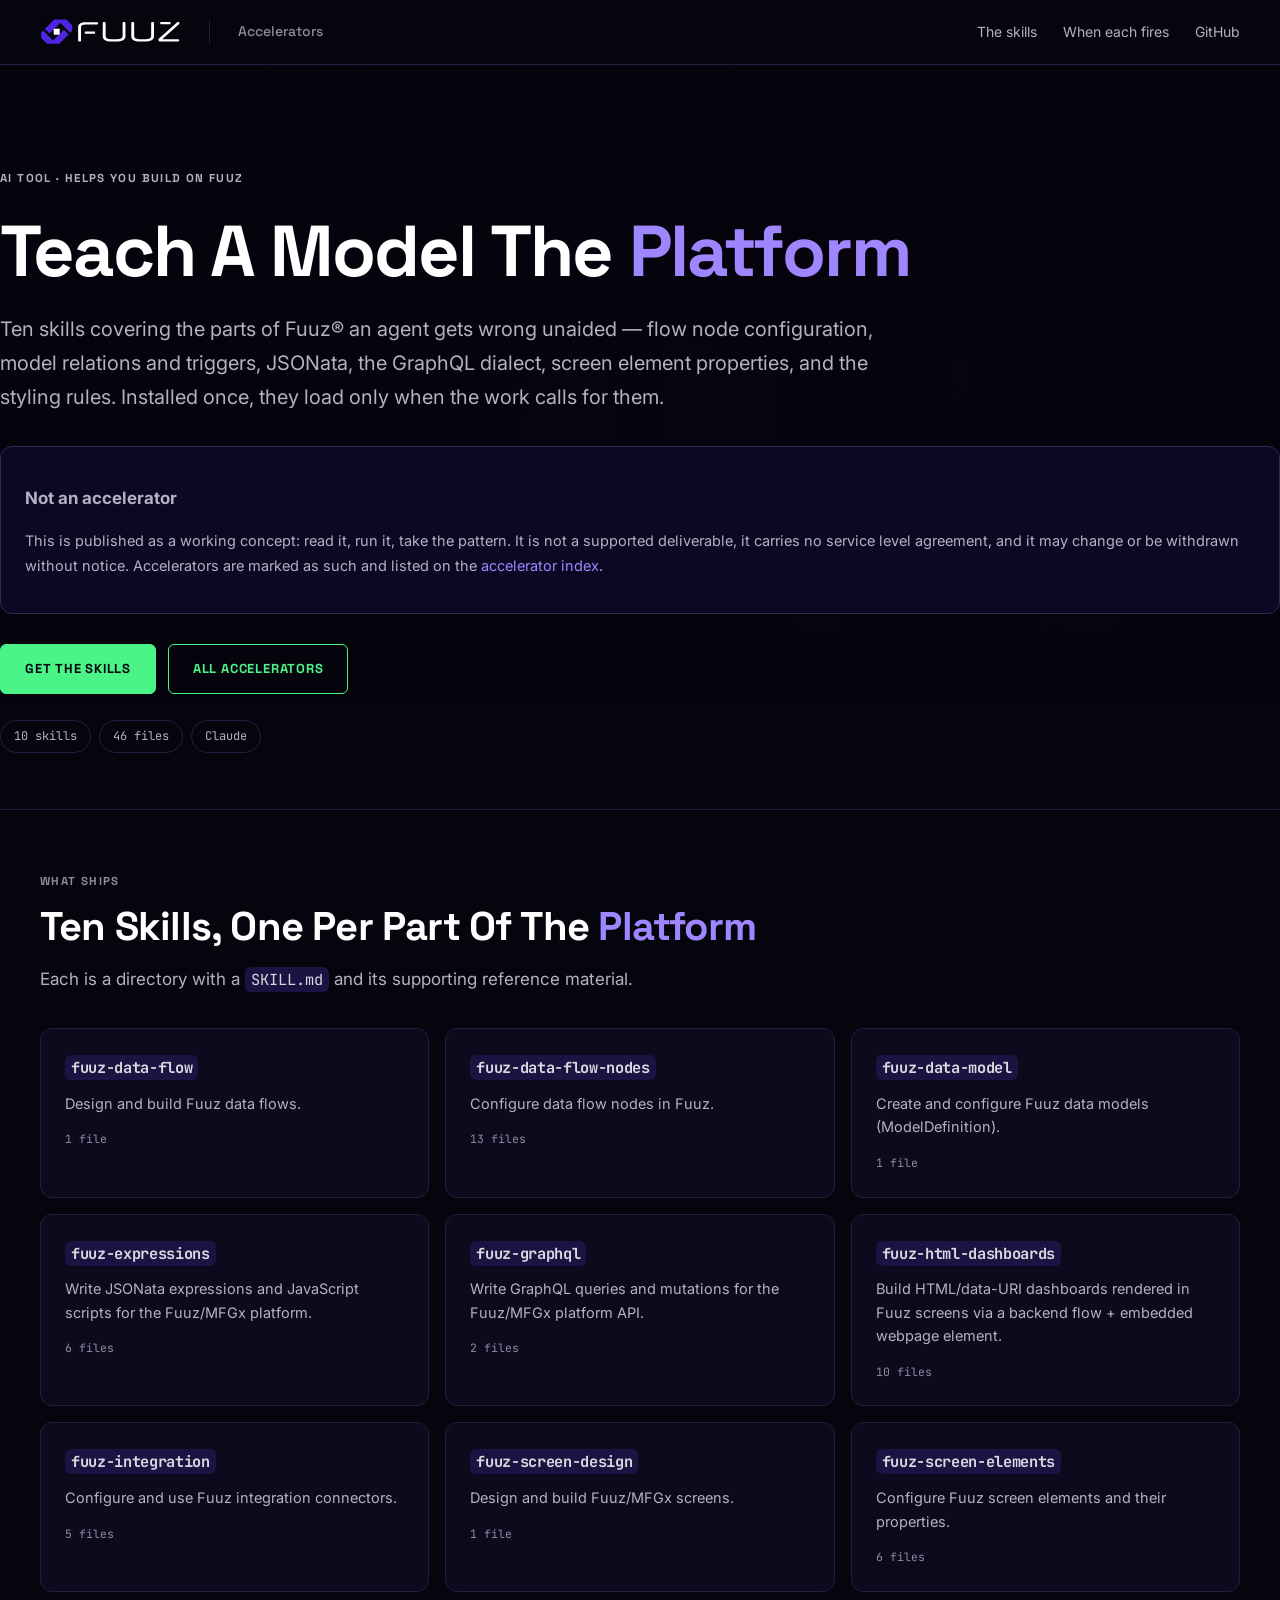
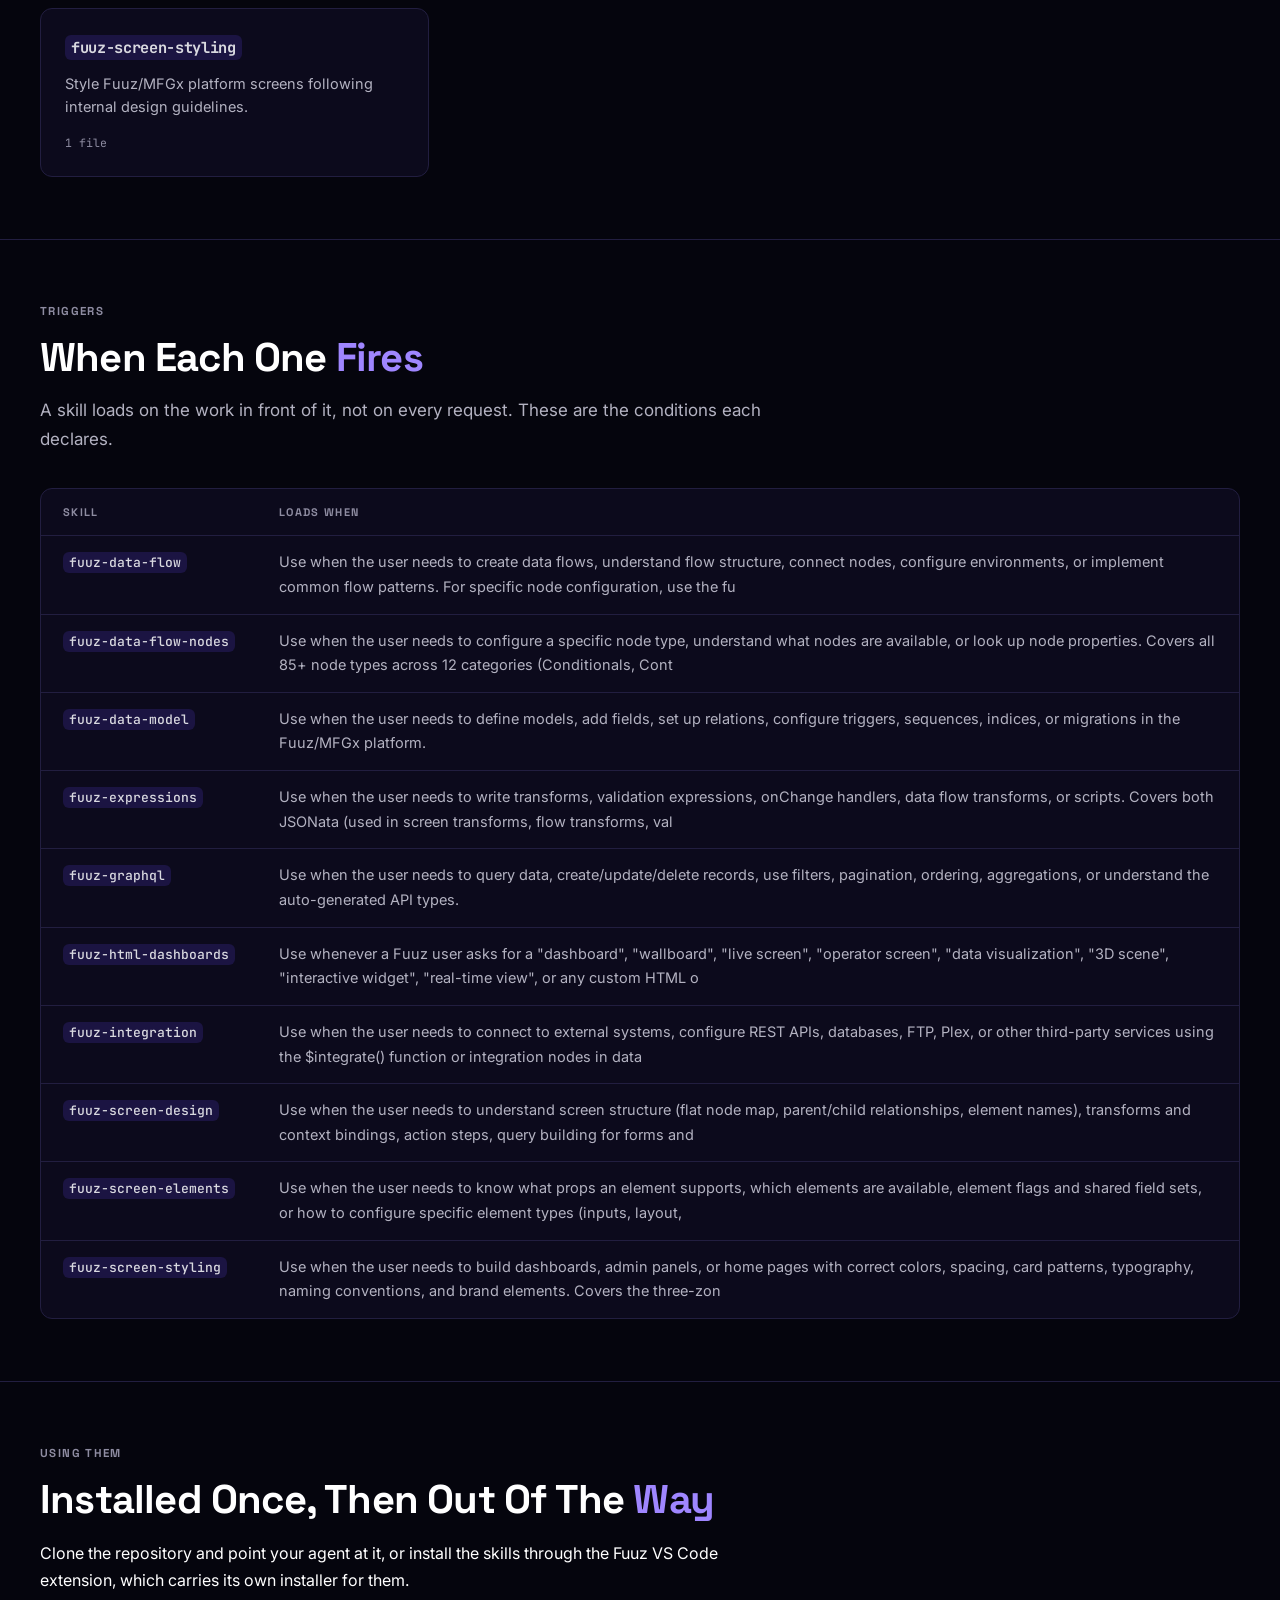
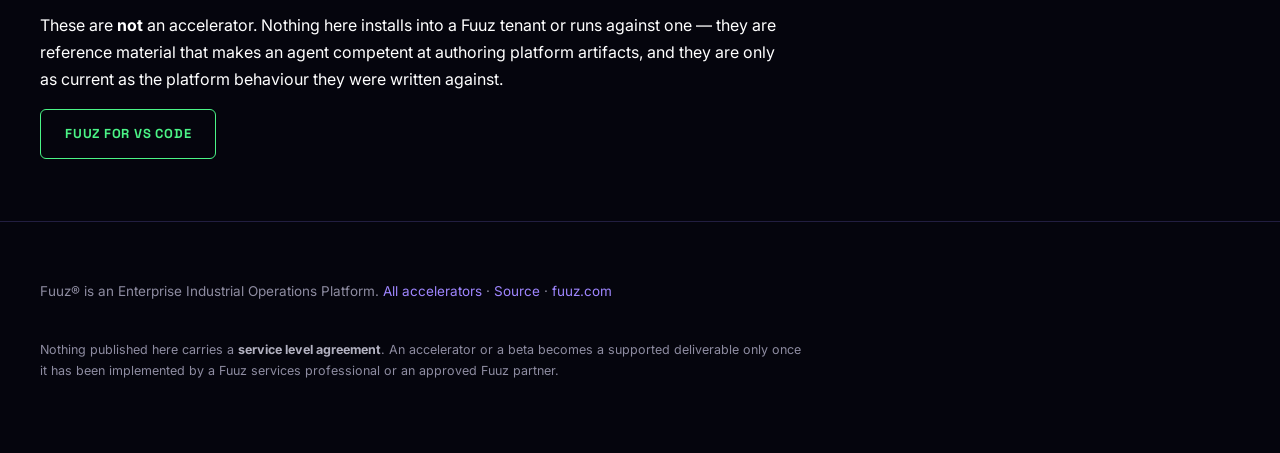
==== commit 07ba5c4f: "content: correct platform name to Fuuz Enterprise Industrial Operations Platform" ====
--- a/site/index.html
+++ b/site/index.html
@@ -105,7 +105,7 @@
 </main>
 <footer>
   <div class="wrap">
-    <p>Fuuz&reg; is an Enterprise Industrial Intelligence Platform.
+    <p>Fuuz&reg; is an Enterprise Industrial Operations Platform.
       <a href="https://accelerators.fuuz.com/">All accelerators</a> &middot;
       <a href="https://github.com/Fuuz-Platform/llm-skills">Source</a> &middot;
       <a href="https://fuuz.com">fuuz.com</a></p>
--- a/site/styles.css
+++ b/site/styles.css
@@ -101,7 +101,7 @@
 /* Green is action, and focus is the promise of action. */
 :focus-visible { outline: 1.5px solid var(--fuuz-spring-green); outline-offset: 2px; border-radius: var(--radius-sm); }
 
-.wrap { max-width: 1140px; margin: 0 auto; padding: 0 var(--gutter-page); }
+.wrap { max-width: 1320px; margin: 0 auto; padding: 0 var(--gutter-page); }
 
 /* ── top bar ───────────────────────────────────────────────────────────────────────────────── */
 .topbar {
--- a/site/prose.css
+++ b/site/prose.css
@@ -1,6 +1,10 @@
 /* Supplements styles.css for README-derived pages. Uses the same tokens; adds only the
    elements a prose document needs and the shared sheet does not style on its own. */
 .prose { max-width: 74ch; }
+/* README-derived accelerator pages bind wrap and prose to the SAME element, so this
+   reading-width cap would also cap the page container. Match .wrap's own width there so
+   the body isn't narrower than the header — higher specificity wins regardless of load order. */
+.wrap.prose { max-width: 1320px; }
 .prose > * + * { margin-top: 1.1rem; }
 .prose h2 { margin-top: 3rem; }
 .prose h3 {
